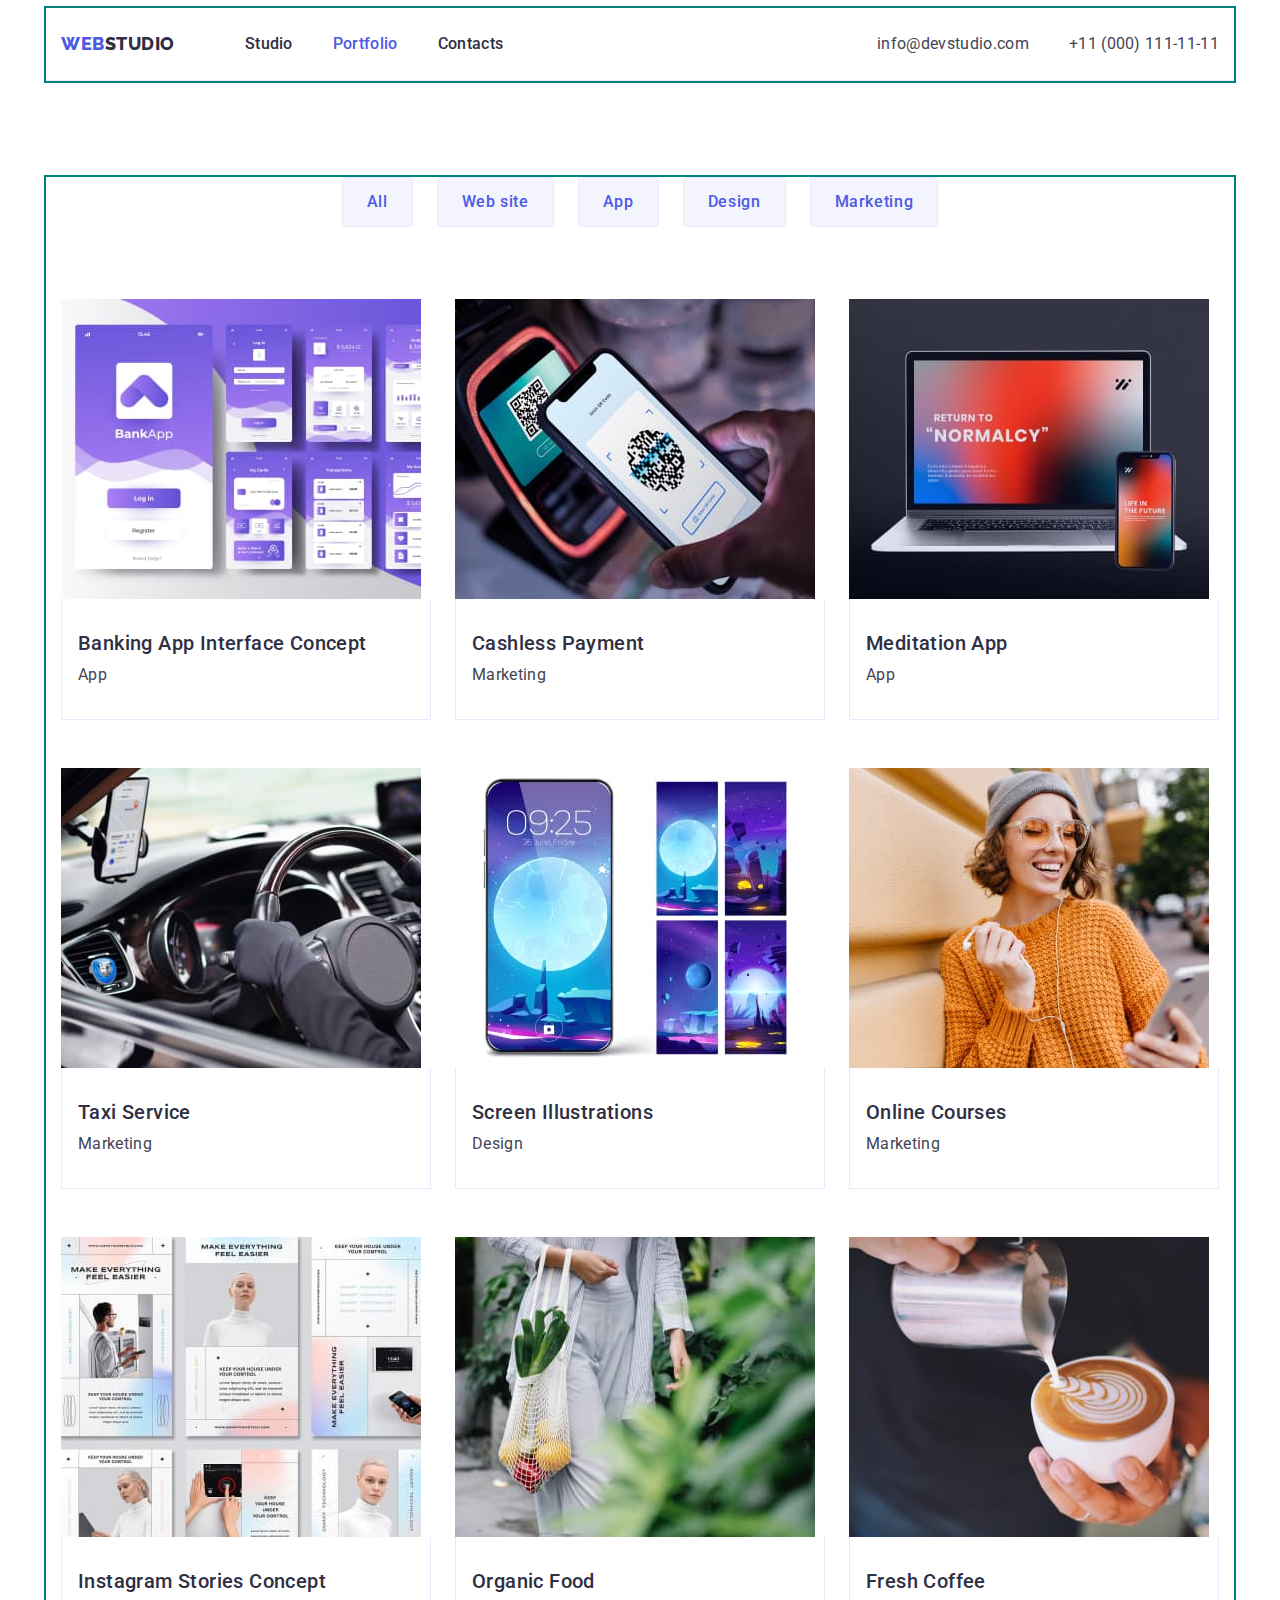
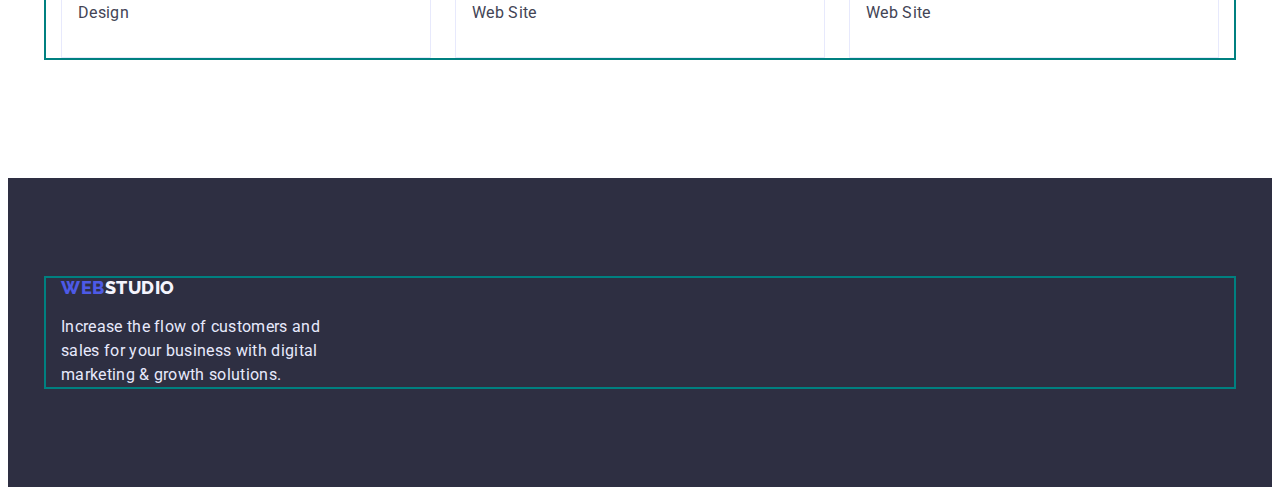
==== portfolio.html @ 968248f2 "=" ====
<!DOCTYPE html>
<html lang="en">
<head>
    <meta charset="UTF-8">
    <meta http-equiv="X-UA-Compatible" content="IE=edge">
    <meta name="viewport" content="width=device-width, initial-scale=1.0">
    <title>goit-markup-hw-02</title>
    <link rel="preconnect" href="https://fonts.googleapis.com"><link rel="preconnect" href="https://fonts.gstatic.com" crossorigin><link href="https://fonts.googleapis.com/css2?family=Raleway:wght@800&family=Roboto:wght@400;500;700&display=swap" rel="stylesheet">
    <link rel="stylesheet" href="https://cdnjs.cloudflare.com/ajax/libs/modern-normalize/1.1.0/modern-normalize.min.css" integrity="sha512-wpPYUAdjBVSE4KJnH1VR1HeZfpl1ub8YT/NKx4PuQ5NmX2tKuGu6U/JRp5y+Y8XG2tV+wKQpNHVUX03MfMFn9Q==" crossorigin="anonymous" referrerpolicy="no-referrer" />
    <link rel="stylesheet" href="./css/styles.css">
</head>
<body>
    <!-- Шапка сайту-->
    <header class="header">
        <div class="container header-container">
            <nav class="header-navigation">
                <a href="./index.html" class="header-logo link"> <span class="web-logo">Web</span>Studio</a>
                <ul class="header-site-list list">
                    <li class="header-item"><a href="./index.html" class="header-link link">Studio</a></li>
                    <li class="header-item"><a href="./portfolio.html" class="header-link link current">Portfolio</a></li>
                    <li class="header-item"><a href="" class="header-link link">Contacts</a></li>
                </ul> 
            </nav>
                <!-- Контакти -->
                <address class="header-adress">
                    <ul class="header-nav-list list">
                        <li class="header-mail"><a href="mailto:info@devstudio.com" class="header-adress-link link">info@devstudio.com</a></li>
                        <li class="header-tel "><a href="tel:+110001111111" class="header-adress-link link">+11 (000) 111-11-11</a></li>
                    </ul>
                </address>  
        </div>
    </header>
    <main>
        <!-- Послуги -->
        <section class="services">
            <div class="container">
                <h2 class="hidden-title">Services</h2>
                <ul class="services-list list">
                    <li class="services-item"><button type="button" class="services-button">All</button></li>
                    <li class="services-item"><button type="button" class="services-button">Web site</button></li>
                    <li class="services-item"><button type="button" class="services-button">App</button></li>
                    <li class="services-item"><button type="button" class="services-button">Design</button></li>
                    <li class="services-item"><button type="button" class="services-button">Marketing</button></li>
                </ul>
                <!-- Приклади робіт -->
                <h2 class="hidden-title">work examples</h2>
                <ul class="examples-list list">
                    <li class="examples-item">
                        <a href="" class="link"><img src="./portfolio/banking.jpg" alt="Banking app interface" width="360">
                            <div class="examples-container">
                                <h3 class="examples-title">Banking App Interface Concept</h3>
                                <p class="examples-subtitle">App</p></a>
                            </div>
                    </li>
                    <li class="examples-item">
                        <a href="" class="link"><img src="./portfolio/payment.jpg" alt="Cashless Payment" width="360">
                        <div class="examples-container">
                            <h3 class="examples-title">Cashless Payment</h3>
                            <p class="examples-subtitle">Marketing</p></a>
                        </div>
                    </li>
                    <li class="examples-item">
                        <a href="" class="link"><img src="./portfolio/laptop.jpg" alt="Laptop" width="360">
                        <div class="examples-container">
                            <h3 class="examples-title">Meditation App</h3>
                            <p class="examples-subtitle">App</p></a>
                        </div>
                    </li>
                    <li class="examples-item">
                        <a href="" class="link"><img src="./portfolio/taxi.jpg" alt="Taxi" width="360">
                        <div class="examples-container">
                            <h3 class="examples-title">Taxi Service</h3>
                            <p class="examples-subtitle">Marketing</p></a>
                        </div>
                    </li>
                    <li class="examples-item">
                        <a href="" class="link"><img src="./portfolio/screen.jpg" alt="Screen illustration" width="360">
                        <div class="examples-container">
                            <h3 class="examples-title">Screen Illustrations</h3>
                            <p class="examples-subtitle">Design</p></a>
                        </div>
                    </li>
                    <li class="examples-item">
                        <a href="" class="link"><img src="./portfolio/courses.jpg" alt="Girl" width="360">
                        <div class="examples-container">
                            <h3 class="examples-title">Online Courses</h3>
                            <p class="examples-subtitle">Marketing</p></a>
                        </div>
                    </li>
                    <li class="examples-item">
                        <a href="" class="link"><img src="./portfolio/inst.jpg" alt="Instagram stories" width="360">
                        <div class="examples-container">
                            <h3 class="examples-title">Instagram Stories Concept</h3>
                            <p class="examples-subtitle">Design</p></a>
                        </div>
                    </li>
                    <li class="examples-item">
                        <a href="" class="link"><img src="./portfolio/food.jpg" alt="Organic Food" width="360">
                        <div class="examples-container">
                            <h3 class="examples-title">Organic Food</h3>
                            <p class="examples-subtitle">Web Site</p></a>
                        </div>
                    </li>
                    <li class="examples-item">
                        <a href="" class="link"><img src="./portfolio/coffee.jpg" alt="cappuchino" width="360">
                        <div class="examples-container">
                            <h3 class="examples-title">Fresh Coffee</h3>
                            <p class="examples-subtitle">Web Site</p></a>
                        </div>
                    </li>
                </ul>
            </div>
        </section>
    </main>
    <!-- Футер -->
    <footer class="footer">
            <div class="container">
                <a href="./index.html" class="footer-logo link"> <span class="web-logo">Web</span>Studio</a>
                <p class="footer-text">Increase the flow of customers and sales for your business with digital marketing & growth solutions.</p>
            </div>
    </footer>
</body>
</html>
---- css/styles.css ----
:root {--main-text-color: #434455;
    --second-text-color: #2E2F42;
    --accent-color: #4D5AE5;
    --main-white-color: #ffffff;
    --second-cloud-color:  #F4F4FD;
    --corn-color: #E7E9FC;
    --hover-bgc: #404BBF;
    --typical-line-height: 1.5;
    --typical-letter-spacing: 0.02em;}

body {background-color: var(--main-white-color);
    color: var(--main-text-color);
    font-family: 'Roboto', sans-serif;
    font-weight: 400;}

h1, h2, h3, h4, h5, h6, p {margin: 0;}

ul {margin: 0; padding-left: 0;}

img {display: block;
max-width: 100%;
height: auto;}

.list {list-style: none;}

.link {text-decoration: none;}

.container {max-width: 1158px;
padding-left: 15px;
padding-right: 15px;
margin-left: auto;
margin-right: auto;
outline: 2px solid teal;}

.header a {
    display: block;
padding-top: 24px;
padding-bottom: 24px;}

.hidden-title {position: absolute;
    width: 1px;
    height: 1px;
    margin: -1px;
    border: 0;
    padding: 0;
    
    white-space: nowrap;
    clip-path: inset(100%);
    clip: rect(0 0 0 0);
    overflow: hidden;}

/* .header { } */

.header-navigation {display: flex;
align-items: center;}

.header-site-list {display: flex;}

.header-item:not(:last-child) {margin-right: 40px;}

.header-container {display: flex;
align-items: center;
border-bottom: 1px solid var(--corn-color);}

/* Лого */

.header-logo {color: var(--second-text-color);
font-family: 'Raleway', sans-serif;
font-weight: 800;
font-size: 18px;
line-height: 1.33;
letter-spacing: 0.03em;
text-transform: uppercase;
margin-right: 70px;}

.web-logo {color: var(--accent-color)}

.header-logo:hover,
.header-logo:focus,
.header-logo:active {color: var(--accent-color)}

/* Навігація */

.header-link {font-weight: 500;
    font-size: 16px;
    line-height: var(--typical-line-height);
    letter-spacing: var(--typical-letter-spacing);
    color: var(--second-text-color)}

.header-link:hover,
.header-link:focus,
.header-link:active { color: var(--accent-color)}

.current {color: var(--accent-color)}

/* Контакти */

.header-adress-link {font-style: normal;
font-size: 16px;
line-height: var(--typical-line-height);
letter-spacing: var(--typical-letter-spacing);
color: var(--main-text-color);}

.header-adress-link:hover,
.header-adress-link:focus,
.header-adress-link:active {color: var(--accent-color)}

.header-nav-list {display: flex;}

.header-adress {margin-left: auto;}

.header-mail {margin-right: 40px;}

/* .header-tel {} */

/* Назва сайту */

.hero {background-color: var(--second-text-color);
    text-align: center;
padding-top: 188px;
padding-bottom: 188px;
}

.overlay {}

.hero-title {font-size: 56px;
line-height: 1.07;
letter-spacing: var(--typical-letter-spacing);
color: var(--main-white-color);
margin-bottom: 48px;
margin-left: auto;
margin-right: auto;
max-width: 496px;}

   /* Кнопка замовлення */

.hero-button {font-family: inherit;
    font-weight: 500;
    font-size: 16px;
    line-height: var(--typical-line-height);
    letter-spacing: 0.04em;
    color: var(--main-white-color);
    background-color: var(--accent-color);
    cursor: pointer;
    margin-left: auto;
    margin-right: auto;
    border: 1px solid transparent;
    border-radius: 4px;
padding: 16px 32px;
min-width: 169px;}

.hero-button:hover,
.hero-button:focus,
.hero-button:active{color:var(--second-cloud-color)}

/* Переваги */

.features {padding-top: 120px;
padding-bottom: 120px;}


.features-list {display: flex;}

.features-item {margin-right: 24px;}

.features-item {flex-basis: calc((100% - 72px) / 4);}

.features-item:nth-child(4n + 4) {margin-right: 0;}

.features-title {font-weight: 500;
    font-size: 20px;
    line-height: 1.2;
    letter-spacing: var(--typical-letter-spacing);
    color: var(--second-text-color);
    margin-bottom: 8px;}

.features-paragraph {font-size: 16px;
    line-height: var(--typical-line-height);
    letter-spacing: var(--typical-letter-spacing);}

/* Що ми робимо */

.work {padding-bottom: 120px;}

.work-title, .team-title {font-size: 36px;
    text-align: center;
    line-height: 1.11;
    letter-spacing: var(--typical-letter-spacing);
    color: var(--second-text-color);}

.work-title {margin-bottom: 72px;}
    
.work-list {display: flex;}

.work-item {margin-right: 24px;}

.work-item:nth-child(3n + 3) {margin-right: 0;}

.work-item {flex-basis: calc((100% - 48px) / 3);}

/* Наша команда  */

.team {background: var(--second-cloud-color);
padding-top: 120px;
padding-bottom: 120px;}

.team-list {display: flex;}

.team-title {margin-bottom: 72px;}

.team-container {padding: 32px 16px;;
text-align: center;}

.team-item {background-color: var(--main-white-color);
margin-right: 24px;}
    
.team-item:nth-child(4n+4) {margin-right: 0;}

.team-item {flex-basis: calc((100% - 72px) / 4);}

.team-name, .examples-title {font-weight: 500;
    font-size: 20px;
    line-height: 1.2;
    letter-spacing: var(--typical-letter-spacing);
    color:var(--second-text-color);}

.team-name {margin-bottom: 8px;}

.examples-list {display: flex;
    flex-wrap: wrap;
    row-gap: 48px;
    column-gap: 24px;}

.examples-item {flex-basis: calc((100% - 48px) / 3);}

.examples-container {padding-top: 32px;
padding-bottom: 32px;
padding-left: 16px;
border-bottom: 1px solid var(--corn-color);
border-left: 1px solid var(--corn-color);
border-right: 1px solid var(--corn-color);}

.examples-title {margin-bottom: 8px;}

.team-subtitle, .examples-subtitle {font-size: 16px;
color: var(--main-text-color);
line-height: var(--typical-line-height);
letter-spacing: var(--typical-letter-spacing);}

/* Футер */

.footer {background: var(--second-text-color);
padding-top: 100px;
padding-bottom: 100px;}

.footer-logo {color:var(--second-cloud-color);
    font-family: 'Raleway', sans-serif;
    font-weight: 800;
    font-size: 18px;
    line-height: 1.16;
    letter-spacing: 0.03em;
    text-transform: uppercase;}

.footer-logo:hover,
.footer-logo:focus,
.footer-logo:active {color: var(--accent-color)}

.footer-text {font-size: 16px;
    line-height: var(--typical-line-height);
    letter-spacing: var(--typical-letter-spacing);
    color: var(--corn-color);
    margin-top: 16px;
width: 264px;}

/* Послуги */

.services-list {display: flex;
margin-bottom: 72px;
justify-content: center;}

.services {padding-top: 96px;
padding-bottom: 120px;}

    .services-button {font-family: inherit;
    font-weight: 500;
    font-size: 16px;
    line-height: var(--typical-line-height);
    letter-spacing: 0.04em;
    color: var(--accent-color);
    background-color: var(--second-cloud-color);
    cursor: pointer;
    border: 1px solid var(--corn-color);
    border-radius: 4px;
    padding: 12px 24px;}

.services-item:not(:last-child) {margin-right: 24px;}    

.services-button:hover, 
.services-button:focus,
.services-button:active { color: var(--main-white-color);
background-color: var(--hover-bgc);}
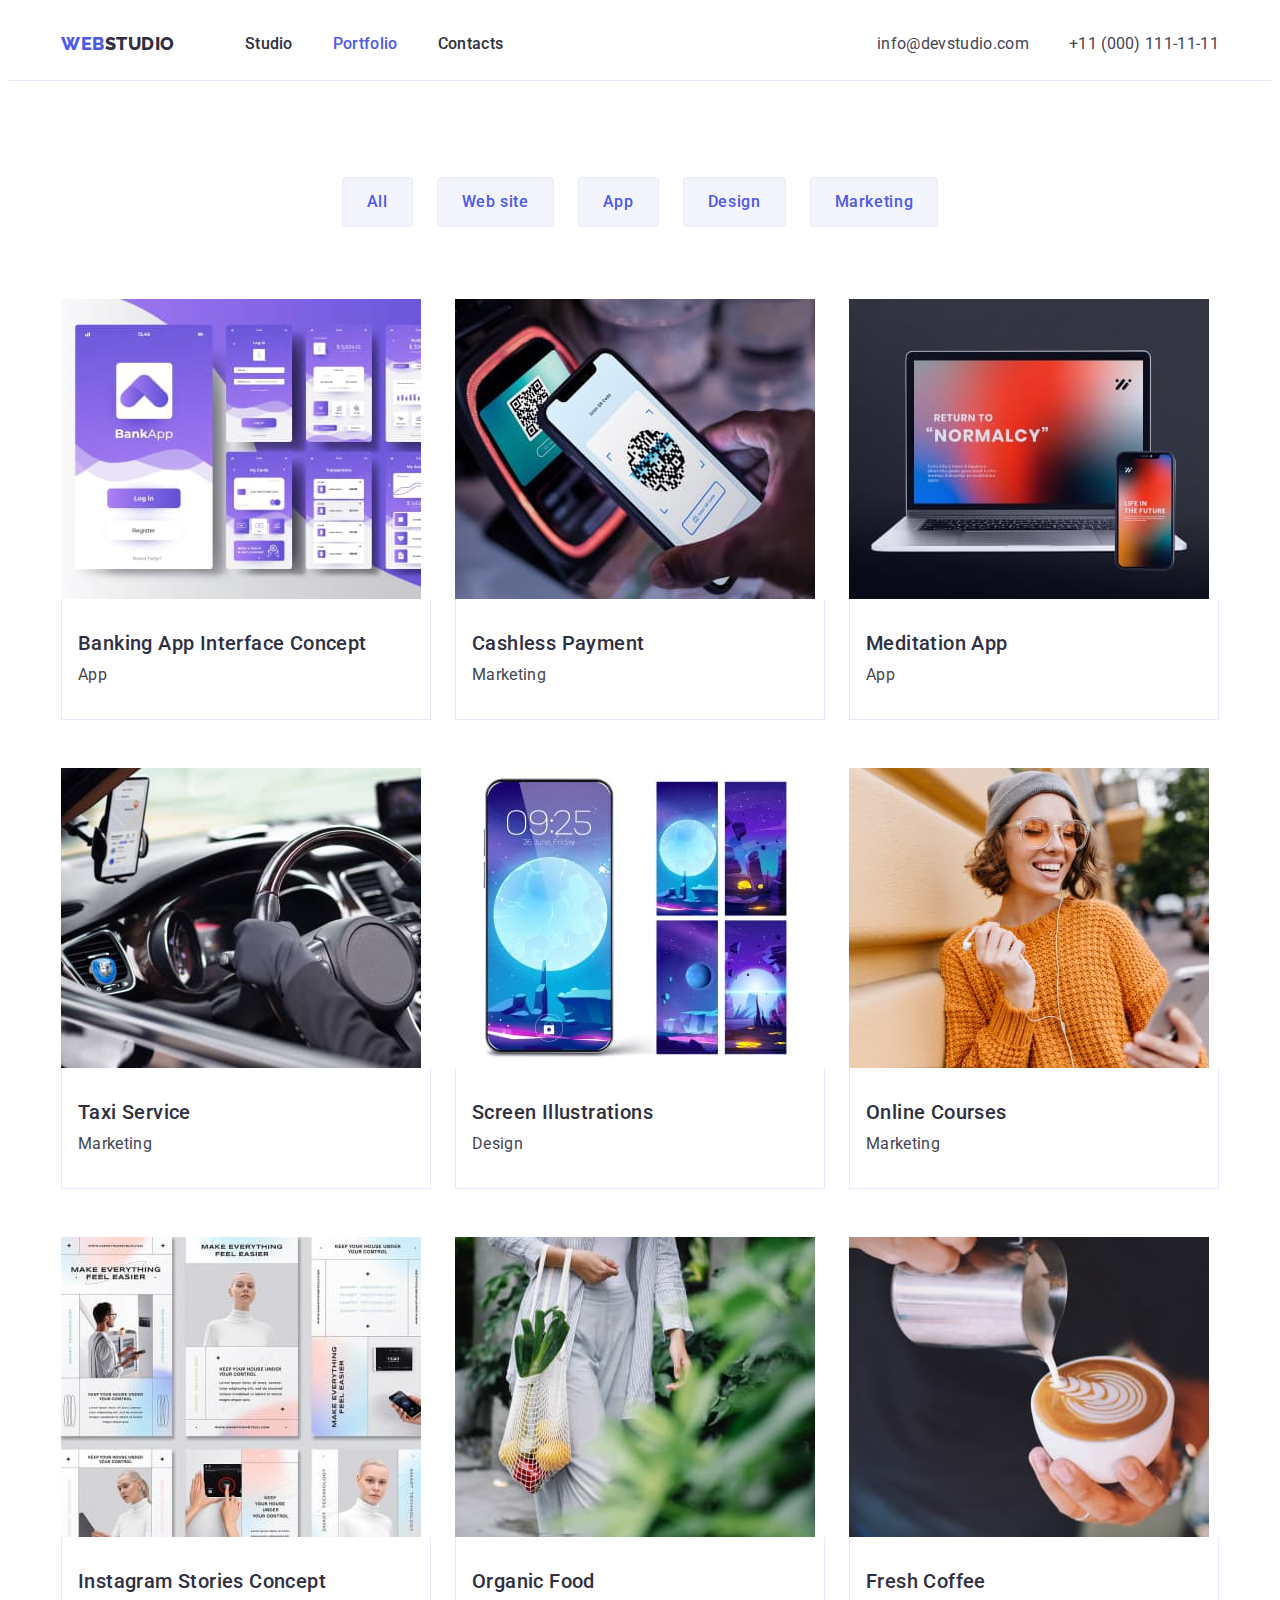
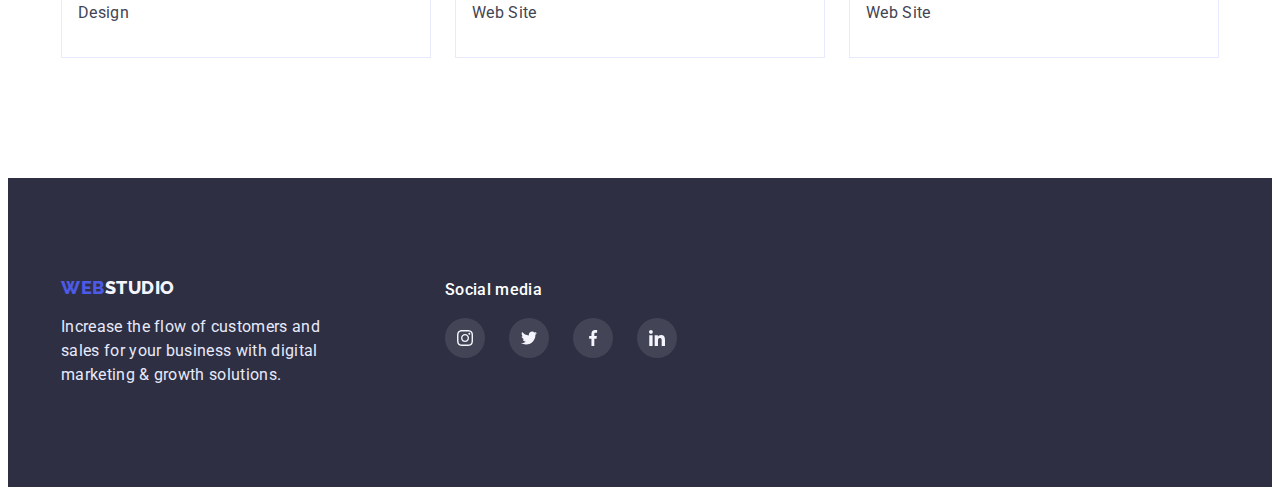
==== commit 46d5304d: "all" ====
--- a/portfolio.html
+++ b/portfolio.html
@@ -114,10 +114,28 @@
     </main>
     <!-- Футер -->
     <footer class="footer">
-            <div class="container">
+        <div class="container footer-container">
+            <div class="footer-list">
                 <a href="./index.html" class="footer-logo link"> <span class="web-logo">Web</span>Studio</a>
                 <p class="footer-text">Increase the flow of customers and sales for your business with digital marketing & growth solutions.</p>
             </div>
+            <div class="footer-soc-media-list">
+                <h2 class="footer-soc-title">Social media</h2>
+                <ul class="team-soc-list list">
+                    <li class="team-soc-item"><a href="" class="team-soc-link footer-soc-link link"><svg class="team-soc-icon footer-soc-icon" width="16" height="16">
+                        <use href="./images/symbol-defs.svg#icon-instagram"></use>
+                    </svg></a></li>
+                    <li class="team-soc-item"><a href="" class="team-soc-link footer-soc-link link"><svg class="team-soc-icon footer-soc-icon" width="16" height="16">
+                        <use href="./images/symbol-defs.svg#icon-twitter"></use>
+                    </svg></a></li>
+                    <li class="team-soc-item"><a href="" class="team-soc-link footer-soc-link link"><svg class="team-soc-icon footer-soc-icon" width="16" height="16">
+                        <use href="./images/symbol-defs.svg#icon-facebook"></use>
+                    </svg></a></li>
+                    <li class="team-soc-item"><a href="" class="team-soc-link footer-soc-link link"><svg class="team-soc-icon footer-soc-icon" width="16" height="16">
+                        <use href="./images/symbol-defs.svg#icon-linkedin"></use>
+                    </svg></a></li>
+            </div>
+        </div>
     </footer>
 </body>
 </html>
--- a/css/styles.css
+++ b/css/styles.css
@@ -5,6 +5,9 @@
     --second-cloud-color:  #F4F4FD;
     --corn-color: #E7E9FC;
     --hover-bgc: #404BBF;
+    --second-hover-bgc: #31D0AA;
+    --border-grey-color: #8E8F99;
+    --logo-grey-color: #AFB1B8;
     --typical-line-height: 1.5;
     --typical-letter-spacing: 0.02em;}
 
@@ -29,8 +32,8 @@
 padding-left: 15px;
 padding-right: 15px;
 margin-left: auto;
-margin-right: auto;
-outline: 2px solid teal;}
+margin-right: auto;}
+/* outline: 2px solid teal;} */
 
 .header a {
     display: block;
@@ -49,7 +52,7 @@
     clip: rect(0 0 0 0);
     overflow: hidden;}
 
-/* .header { } */
+.header { border-bottom: 1px solid var(--corn-color);}
 
 .header-navigation {display: flex;
 align-items: center;}
@@ -60,7 +63,7 @@
 
 .header-container {display: flex;
 align-items: center;
-border-bottom: 1px solid var(--corn-color);}
+}
 
 /* Лого */
 
@@ -119,9 +122,17 @@
     text-align: center;
 padding-top: 188px;
 padding-bottom: 188px;
-}
-
-.overlay {}
+max-width: 1440px;
+min-height: 600px;
+margin-left: auto;
+margin-right: auto;
+background-repeat: no-repeat;
+background-size: cover;
+background-position: center;
+/* outline: 2px solid teal; */
+background-image: linear-gradient(to right, rgba(46, 47, 66, 0.7), rgba(46, 47, 66, 0.7)),
+url(../images/office.jpg);}
+
 
 .hero-title {font-size: 56px;
 line-height: 1.07;
@@ -151,7 +162,7 @@
 
 .hero-button:hover,
 .hero-button:focus,
-.hero-button:active{color:var(--second-cloud-color)}
+.hero-button:active{background-color: var(--hover-bgc)}
 
 /* Переваги */
 
@@ -166,12 +177,31 @@
 .features-item {flex-basis: calc((100% - 72px) / 4);}
 
 .features-item:nth-child(4n + 4) {margin-right: 0;}
+
+.features-item::before {display: flex;
+    content: "";
+    height: 112px;
+    /* outline: 2px solid teal; */
+    background-repeat: no-repeat;
+    background-position: center;
+    block-size: contain;
+    background-color: var(--second-cloud-color);
+}
+
+.icon-strategy::before {background-image: url(../images/strategy.svg);}
+
+.icon-punctuality::before {background-image: url(../images/punctuality.svg);}
+
+.icon-dilligence::before {background-image: url(../images/dilligence.svg);}
+
+.icon-technologiies::before {background-image: url(../images/technologies.svg);}
 
 .features-title {font-weight: 500;
     font-size: 20px;
     line-height: 1.2;
     letter-spacing: var(--typical-letter-spacing);
     color: var(--second-text-color);
+    margin-top: 8px;
     margin-bottom: 8px;}
 
 .features-paragraph {font-size: 16px;
@@ -212,7 +242,10 @@
 text-align: center;}
 
 .team-item {background-color: var(--main-white-color);
-margin-right: 24px;}
+margin-right: 24px;
+border-bottom-left-radius: 4px;
+border-bottom-right-radius: 4px;
+box-shadow: 0 2px 1px rgba(46, 47, 66, 0.08), 0 1px 1px rgba(46, 47, 66, 0.16), 0 1px 6px rgba(46, 47, 66, 0.08);}
     
 .team-item:nth-child(4n+4) {margin-right: 0;}
 
@@ -226,12 +259,41 @@
 
 .team-name {margin-bottom: 8px;}
 
+
+.team-soc-list {display: flex;
+justify-content: center;
+}
+
+.team-soc-item {
+    width: 40px;
+    height: 40px;
+}
+
+.team-soc-item:not(:last-child) {margin-right: 24px;}
+
+.team-soc-link {width: 100%;
+    height: 100%;
+    background-color: var(--accent-color);
+    border-radius: 50%;
+    display: flex;
+    align-items: center;
+    justify-content: center;
+}
+
+.team-soc-link:is(:hover,:focus) {
+    background-color: var(--hover-bgc);
+}
+
+.team-soc-icon {fill: var(--second-cloud-color);}
+
 .examples-list {display: flex;
-    flex-wrap: wrap;
-    row-gap: 48px;
-    column-gap: 24px;}
+flex-wrap: wrap;
+row-gap: 48px;
+column-gap: 24px;}
 
 .examples-item {flex-basis: calc((100% - 48px) / 3);}
+
+.examples-item:hover {box-shadow: 0 1px 6px rgba(46, 47, 66, 0.08), 0 1px 1px rgba(46, 47, 66, 0.16), 0 1px 6px rgba(46, 47, 66, 0.08);}
 
 .examples-container {padding-top: 32px;
 padding-bottom: 32px;
@@ -246,6 +308,47 @@
 color: var(--main-text-color);
 line-height: var(--typical-line-height);
 letter-spacing: var(--typical-letter-spacing);}
+
+.team-subtitle {margin-bottom: 8px;}
+
+
+/*  Клієнти  */
+
+.customers {padding-top: 130px;
+padding-bottom: 120px;}
+
+.customers-title {font-style: bold;
+    font-size: 36px;
+    line-height: 1.11;
+    letter-spacing: var(--typical-letter-spacing);
+    text-align: center;
+    color: var(--second-text-color);
+    margin-bottom: 72px;}
+
+.customers-list {display: flex;
+gap: 24px;}
+
+.customers-item {
+width: calc((100% - 120px) / 6);
+height: 90px;}
+
+.customers-link {width: 100%;
+height: 100%;
+border: 1px solid var(--border-grey-color);
+display: flex;
+border-radius: 4px;
+justify-content: center;
+align-items: center;}
+
+.customers-icon {fill:  var(--logo-grey-color)}
+
+.customers-link:is(:hover, :focus) {
+    border-color: var(--hover-bgc);
+}
+
+.customers-link:is(:hover, :focus) .customers-icon {
+    fill: var(--hover-bgc);
+}
 
 /* Футер */
 
@@ -271,6 +374,26 @@
     color: var(--corn-color);
     margin-top: 16px;
 width: 264px;}
+
+.footer-container {display: flex;
+align-items: flex-start;}
+
+.footer-list {margin-right: 120px;}
+
+.footer-soc-title {color: var(--main-white-color);
+font-size: 16px;
+font-weight: 500;
+line-height: var(--typical-line-height);
+letter-spacing: var(--typical-letter-spacing);
+margin-bottom: 16px;}
+
+.footer-soc-link {background-color: rgba(255, 255, 255, 0.1);}
+
+.footer-soc-link:is(:hover,:focus) {
+    background-color: var(--second-hover-bgc);
+}
+
+.footer-soc-icon {fill: var(--second-cloud-color);}
 
 /* Послуги */
 
@@ -293,18 +416,20 @@
     border-radius: 4px;
     padding: 12px 24px;}
 
-.services-item:not(:last-child) {margin-right: 24px;}    
-
-.services-button:hover, 
-.services-button:focus,
-.services-button:active { color: var(--main-white-color);
-background-color: var(--hover-bgc);}
-
-
-
-
-
-
-
-
-
+.services-item:not(:last-child) {margin-right: 24px;}   
+
+.services-button:is(:hover, :focus, :active) {color: var(--main-white-color);
+background-color: var(--hover-bgc);
+box-shadow: 0 2px 2px rgba(0, 0, 0, 0.12), 0 2px 1px rgba(0, 0, 0, 0.08), 0 3px 1px rgba(0, 0, 0, 0.1);
+border-color: #404BBF ;
+}
+
+
+
+
+
+
+
+
+
+
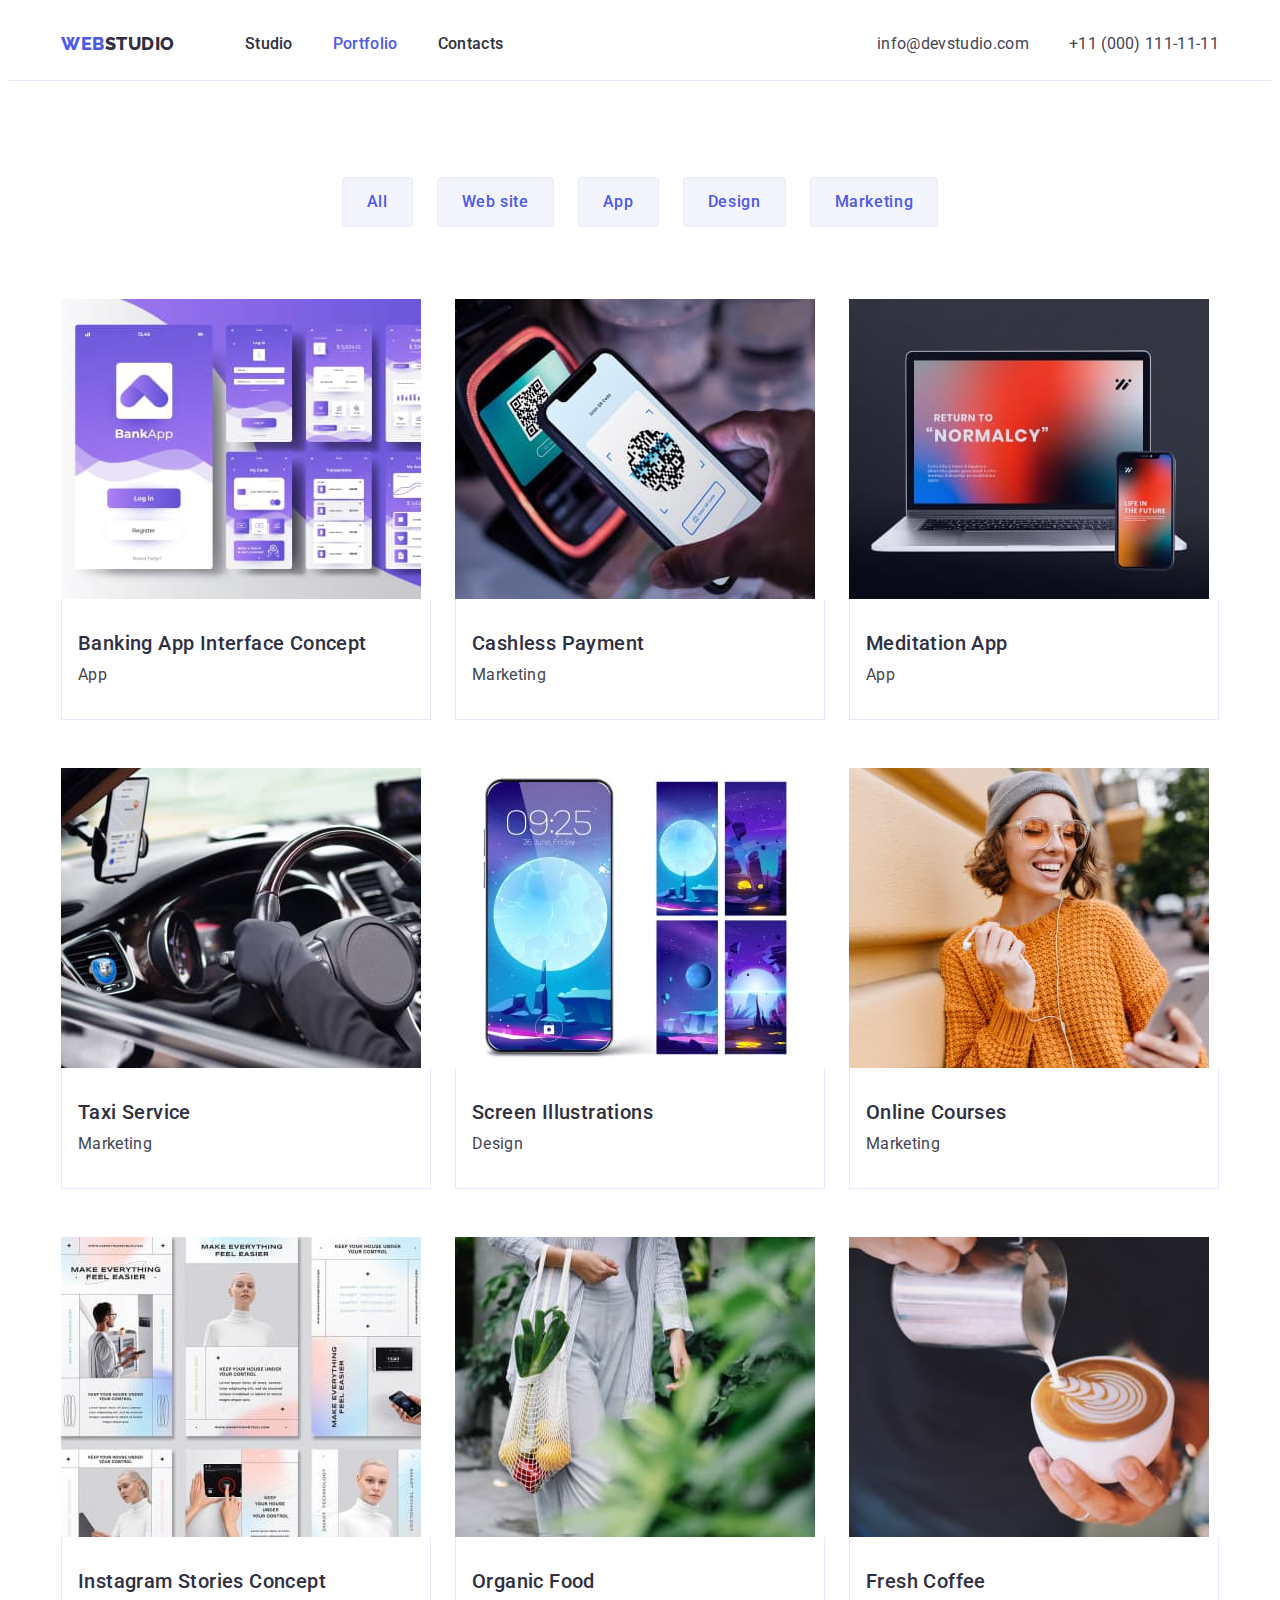
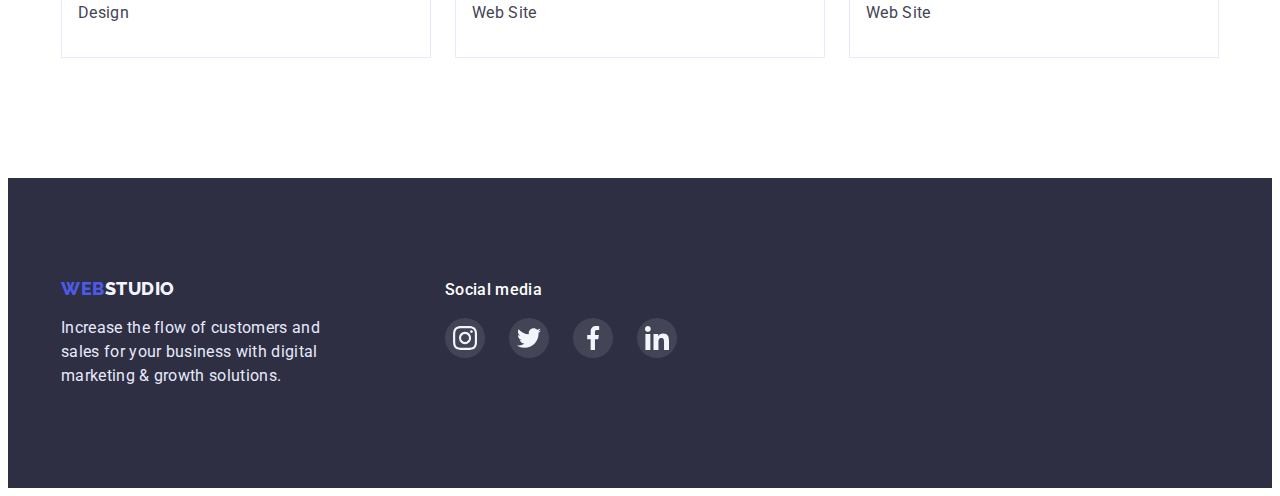
==== commit 56d1fe6d: "іконки" ====
--- a/portfolio.html
+++ b/portfolio.html
@@ -46,67 +46,77 @@
                 <h2 class="hidden-title">work examples</h2>
                 <ul class="examples-list list">
                     <li class="examples-item">
-                        <a href="" class="link"><img src="./portfolio/banking.jpg" alt="Banking app interface" width="360">
+                        <a href="" class="link examples-link">
+                            <img src="./portfolio/banking.jpg" alt="Banking app interface" width="360">
                             <div class="examples-container">
                                 <h3 class="examples-title">Banking App Interface Concept</h3>
-                                <p class="examples-subtitle">App</p></a>
+                                <p class="examples-subtitle">App</p>
                             </div>
+                        </a>
                     </li>
                     <li class="examples-item">
-                        <a href="" class="link"><img src="./portfolio/payment.jpg" alt="Cashless Payment" width="360">
-                        <div class="examples-container">
-                            <h3 class="examples-title">Cashless Payment</h3>
-                            <p class="examples-subtitle">Marketing</p></a>
-                        </div>
+                        <a href="" class="link examples-link"><img src="./portfolio/payment.jpg" alt="Cashless Payment" width="360">
+                            <div class="examples-container">
+                                <h3 class="examples-title">Cashless Payment</h3>
+                                <p class="examples-subtitle">Marketing</p>
+                            </div>
+                        </a>
                     </li>
                     <li class="examples-item">
-                        <a href="" class="link"><img src="./portfolio/laptop.jpg" alt="Laptop" width="360">
+                        <a href="" class="link examples-link"><img src="./portfolio/laptop.jpg" alt="Laptop" width="360">
                         <div class="examples-container">
                             <h3 class="examples-title">Meditation App</h3>
-                            <p class="examples-subtitle">App</p></a>
+                            <p class="examples-subtitle">App</p>
                         </div>
+                        </a>
                     </li>
                     <li class="examples-item">
-                        <a href="" class="link"><img src="./portfolio/taxi.jpg" alt="Taxi" width="360">
+                        <a href="" class="link examples-link"><img src="./portfolio/taxi.jpg" alt="Taxi" width="360">
                         <div class="examples-container">
                             <h3 class="examples-title">Taxi Service</h3>
-                            <p class="examples-subtitle">Marketing</p></a>
+                            <p class="examples-subtitle">Marketing</p>
                         </div>
+                        </a>
                     </li>
                     <li class="examples-item">
-                        <a href="" class="link"><img src="./portfolio/screen.jpg" alt="Screen illustration" width="360">
+                        <a href="" class="link examples-link"><img src="./portfolio/screen.jpg" alt="Screen illustration" width="360">
                         <div class="examples-container">
                             <h3 class="examples-title">Screen Illustrations</h3>
-                            <p class="examples-subtitle">Design</p></a>
+                            <p class="examples-subtitle">Design</p>
                         </div>
+                        </a>
                     </li>
                     <li class="examples-item">
-                        <a href="" class="link"><img src="./portfolio/courses.jpg" alt="Girl" width="360">
+                        <a href="" class="link examples-link"><img src="./portfolio/courses.jpg" alt="Girl" width="360">
                         <div class="examples-container">
                             <h3 class="examples-title">Online Courses</h3>
-                            <p class="examples-subtitle">Marketing</p></a>
+                            <p class="examples-subtitle">Marketing</p>
                         </div>
+                        </a>
                     </li>
                     <li class="examples-item">
-                        <a href="" class="link"><img src="./portfolio/inst.jpg" alt="Instagram stories" width="360">
+                        <a href="" class="link examples-link"><img src="./portfolio/inst.jpg" alt="Instagram stories" width="360">
                         <div class="examples-container">
                             <h3 class="examples-title">Instagram Stories Concept</h3>
-                            <p class="examples-subtitle">Design</p></a>
+                            <p class="examples-subtitle">Design</p>
                         </div>
+                        </a>
                     </li>
                     <li class="examples-item">
-                        <a href="" class="link"><img src="./portfolio/food.jpg" alt="Organic Food" width="360">
+                        <a href="" class="link examples-link"><img src="./portfolio/food.jpg" alt="Organic Food" width="360">
                         <div class="examples-container">
                             <h3 class="examples-title">Organic Food</h3>
-                            <p class="examples-subtitle">Web Site</p></a>
+                            <p class="examples-subtitle">Web Site</p>
                         </div>
+                        </a>
                     </li>
                     <li class="examples-item">
-                        <a href="" class="link"><img src="./portfolio/coffee.jpg" alt="cappuchino" width="360">
+                        <a href="" class="link examples-link"><img src="./portfolio/coffee.jpg" alt="cappuchino" width="360">
                         <div class="examples-container">
                             <h3 class="examples-title">Fresh Coffee</h3>
-                            <p class="examples-subtitle">Web Site</p></a>
+                            <p class="examples-subtitle">Web Site</p>
                         </div>
+                        </a>
                     </li>
                 </ul>
             </div>
@@ -122,16 +132,16 @@
             <div class="footer-soc-media-list">
                 <h2 class="footer-soc-title">Social media</h2>
                 <ul class="team-soc-list list">
-                    <li class="team-soc-item"><a href="" class="team-soc-link footer-soc-link link"><svg class="team-soc-icon footer-soc-icon" width="16" height="16">
+                    <li class="team-soc-item"><a href="" class="team-soc-link footer-soc-link link"><svg class="team-soc-icon footer-soc-icon" width="24" height="24">
                         <use href="./images/symbol-defs.svg#icon-instagram"></use>
                     </svg></a></li>
-                    <li class="team-soc-item"><a href="" class="team-soc-link footer-soc-link link"><svg class="team-soc-icon footer-soc-icon" width="16" height="16">
+                    <li class="team-soc-item"><a href="" class="team-soc-link footer-soc-link link"><svg class="team-soc-icon footer-soc-icon" width="24" height="24">
                         <use href="./images/symbol-defs.svg#icon-twitter"></use>
                     </svg></a></li>
-                    <li class="team-soc-item"><a href="" class="team-soc-link footer-soc-link link"><svg class="team-soc-icon footer-soc-icon" width="16" height="16">
+                    <li class="team-soc-item"><a href="" class="team-soc-link footer-soc-link link"><svg class="team-soc-icon footer-soc-icon" width="24" height="24">
                         <use href="./images/symbol-defs.svg#icon-facebook"></use>
                     </svg></a></li>
-                    <li class="team-soc-item"><a href="" class="team-soc-link footer-soc-link link"><svg class="team-soc-icon footer-soc-icon" width="16" height="16">
+                    <li class="team-soc-item"><a href="" class="team-soc-link footer-soc-link link"><svg class="team-soc-icon footer-soc-icon" width="24" height="24">
                         <use href="./images/symbol-defs.svg#icon-linkedin"></use>
                     </svg></a></li>
             </div>
--- a/css/styles.css
+++ b/css/styles.css
@@ -62,8 +62,7 @@
 .header-item:not(:last-child) {margin-right: 40px;}
 
 .header-container {display: flex;
-align-items: center;
-}
+align-items: center;}
 
 /* Лого */
 
@@ -141,7 +140,7 @@
 margin-bottom: 48px;
 margin-left: auto;
 margin-right: auto;
-max-width: 496px;}
+max-width: 500px;}
 
    /* Кнопка замовлення */
 
@@ -169,7 +168,6 @@
 .features {padding-top: 120px;
 padding-bottom: 120px;}
 
-
 .features-list {display: flex;}
 
 .features-item {margin-right: 24px;}
@@ -261,13 +259,10 @@
 
 
 .team-soc-list {display: flex;
-justify-content: center;
-}
-
-.team-soc-item {
-    width: 40px;
-    height: 40px;
-}
+justify-content: center;}
+
+.team-soc-item {width: 40px;
+    height: 40px;}
 
 .team-soc-item:not(:last-child) {margin-right: 24px;}
 
@@ -278,13 +273,11 @@
     display: flex;
     align-items: center;
     justify-content: center;
-}
-
-.team-soc-link:is(:hover,:focus) {
-    background-color: var(--hover-bgc);
-}
-
-.team-soc-icon {fill: var(--second-cloud-color);}
+    fill: var(--second-cloud-color);}
+
+.team-soc-link:is(:hover,:focus) {background-color: var(--hover-bgc);}
+
+/* Приклади робіт */
 
 .examples-list {display: flex;
 flex-wrap: wrap;
@@ -293,7 +286,9 @@
 
 .examples-item {flex-basis: calc((100% - 48px) / 3);}
 
-.examples-item:hover {box-shadow: 0 1px 6px rgba(46, 47, 66, 0.08), 0 1px 1px rgba(46, 47, 66, 0.16), 0 1px 6px rgba(46, 47, 66, 0.08);}
+.examples-item a {display: block;}
+
+.examples-link:is(:hover, :focus){box-shadow: 0 1px 6px rgba(46, 47, 66, 0.08), 0 1px 1px rgba(46, 47, 66, 0.16), 0 1px 6px rgba(46, 47, 66, 0.08);}
 
 .examples-container {padding-top: 32px;
 padding-bottom: 32px;
@@ -328,8 +323,7 @@
 .customers-list {display: flex;
 gap: 24px;}
 
-.customers-item {
-width: calc((100% - 120px) / 6);
+.customers-item {width: calc((100% - 120px) / 6);
 height: 90px;}
 
 .customers-link {width: 100%;
@@ -342,9 +336,7 @@
 
 .customers-icon {fill:  var(--logo-grey-color)}
 
-.customers-link:is(:hover, :focus) {
-    border-color: var(--hover-bgc);
-}
+.customers-link:is(:hover, :focus) {border-color: var(--hover-bgc);}
 
 .customers-link:is(:hover, :focus) .customers-icon {
     fill: var(--hover-bgc);
@@ -376,7 +368,7 @@
 width: 264px;}
 
 .footer-container {display: flex;
-align-items: flex-start;}
+align-items: baseline;}
 
 .footer-list {margin-right: 120px;}
 
@@ -390,10 +382,7 @@
 .footer-soc-link {background-color: rgba(255, 255, 255, 0.1);}
 
 .footer-soc-link:is(:hover,:focus) {
-    background-color: var(--second-hover-bgc);
-}
-
-.footer-soc-icon {fill: var(--second-cloud-color);}
+    background-color: var(--second-hover-bgc);}
 
 /* Послуги */
 
@@ -421,15 +410,14 @@
 .services-button:is(:hover, :focus, :active) {color: var(--main-white-color);
 background-color: var(--hover-bgc);
 box-shadow: 0 2px 2px rgba(0, 0, 0, 0.12), 0 2px 1px rgba(0, 0, 0, 0.08), 0 3px 1px rgba(0, 0, 0, 0.1);
-border-color: #404BBF ;
-}
-
-
-
-
-
-
-
-
-
-
+border-color: #404BBF;}
+
+
+
+
+
+
+
+
+
+
